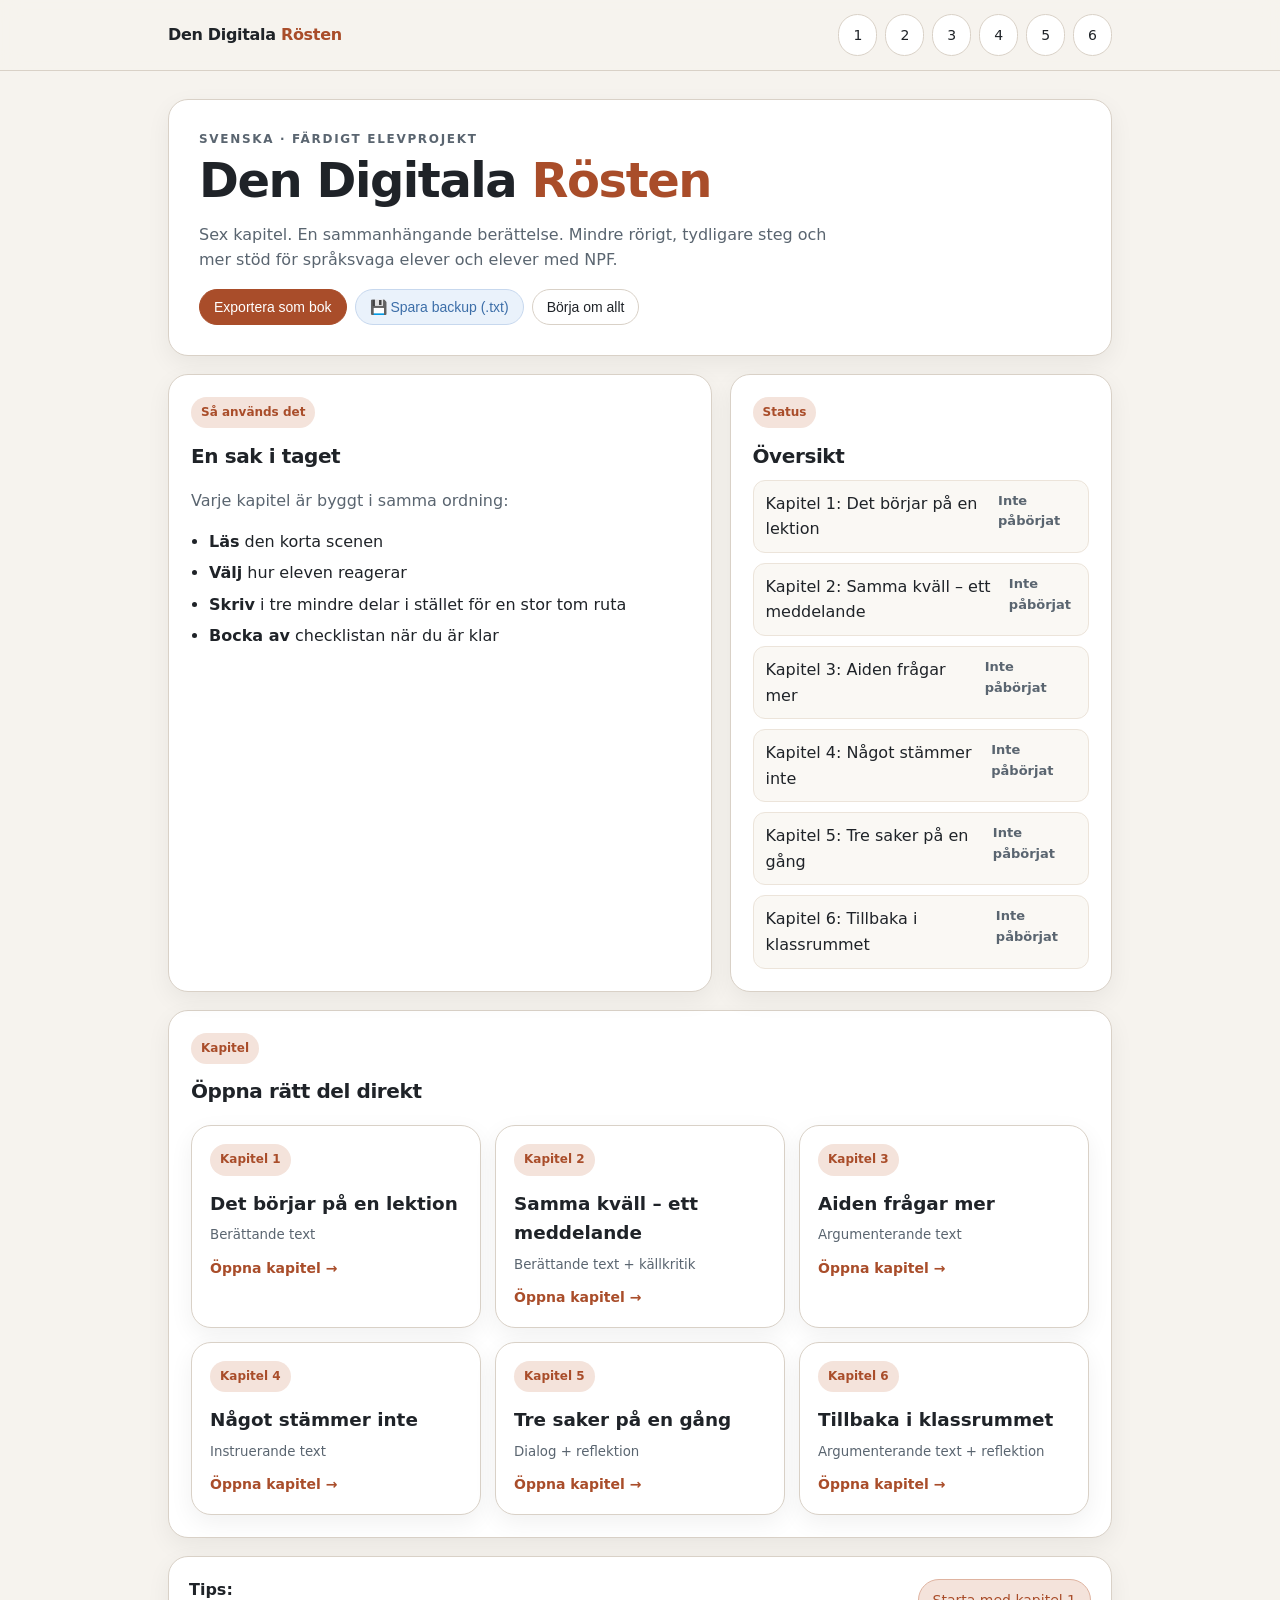
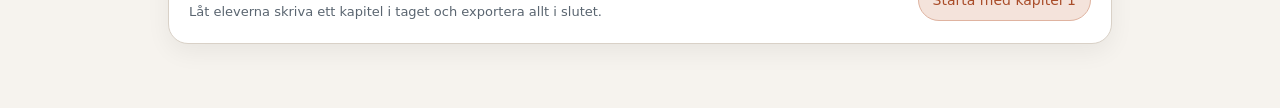
==== index.html @ dcf73459 "Add files via upload" ====
<!doctype html>
<html lang="sv">
<head>
  <meta charset="utf-8">
  <meta name="viewport" content="width=device-width, initial-scale=1">
  <title>Den Digitala Rösten</title>
  <link rel="stylesheet" href="styles.css">
</head>
<body>
  <header class="topbar">
    <div class="topbar-inner">
      <div class="brand">Den Digitala <span>Rösten</span></div>
      <nav class="chapter-nav" id="chapterNav"></nav>
    </div>
  </header>

  <main class="container" id="app"></main>

  <script src="app.js"></script>
  <script>DDR.init('home');</script>
</body>
</html>
---- styles.css ----
:root{
  --bg:#f6f3ee;
  --card:#ffffff;
  --ink:#1f2328;
  --muted:#5a6570;
  --line:#d9d1c7;
  --accent:#a94d2a;
  --accent-soft:#f4e3db;
  --blue:#3c6ea8;
  --blue-soft:#eaf2fb;
  --green:#2f7a4d;
  --green-soft:#eaf6ee;
  --warn:#8b5e14;
  --warn-soft:#fbf4df;
  --shadow:0 8px 24px rgba(20,20,20,.06);
}
*{box-sizing:border-box}
html{scroll-behavior:smooth}
body{
  margin:0;
  font-family:Inter,ui-sans-serif,system-ui,-apple-system,BlinkMacSystemFont,"Segoe UI",sans-serif;
  background:var(--bg);
  color:var(--ink);
  line-height:1.6;
}
a{color:inherit}
.topbar{
  position:sticky;top:0;z-index:10;
  background:rgba(246,243,238,.95);
  backdrop-filter:blur(10px);
  border-bottom:1px solid var(--line);
}
.topbar-inner{
  max-width:980px;margin:0 auto;padding:14px 18px;
  display:flex;gap:12px;align-items:center;justify-content:space-between;flex-wrap:wrap;
}
.brand{font-weight:800;letter-spacing:-.02em}
.brand span{color:var(--accent)}
.top-actions,.chapter-nav{display:flex;gap:8px;flex-wrap:wrap;align-items:center}
.chapter-link,.btn{
  border:1px solid var(--line);background:#fff;color:var(--ink);
  border-radius:999px;padding:9px 14px;font-size:14px;text-decoration:none;cursor:pointer;
}
.chapter-link.active{background:var(--accent-soft);border-color:#dfb3a0;color:var(--accent);font-weight:700}
.btn-primary{background:var(--accent);border-color:var(--accent);color:#fff}
.btn-primary:hover{filter:brightness(1.04)}
.btn-soft{background:var(--accent-soft);border-color:#dfb3a0;color:var(--accent)}
.btn-blue{background:var(--blue-soft);border-color:#c7d8ee;color:var(--blue)}
.container{max-width:980px;margin:0 auto;padding:28px 18px 64px}
.hero,.panel,.step,.write-card,.choice-card,.chapter-card,.footer-box{
  background:var(--card);border:1px solid var(--line);border-radius:20px;box-shadow:var(--shadow)
}
.hero{padding:30px}
.kicker{font-size:12px;text-transform:uppercase;letter-spacing:.14em;color:var(--muted);font-weight:700}
.hero h1{font-size:clamp(2rem,4vw,3rem);line-height:1.05;margin:.35rem 0 .5rem;letter-spacing:-.03em}
.hero p{max-width:65ch;color:var(--muted)}
.grid-2{display:grid;grid-template-columns:1.35fr .95fr;gap:18px;margin-top:18px}
.panel{padding:22px}
.panel h2,.step h2,.write-card h2{margin:.1rem 0 .5rem;font-size:1.25rem;letter-spacing:-.02em}
.panel p,.step p,.write-card p,.choice-card p{color:var(--muted)}
.muted{color:var(--muted)}
.badge{display:inline-block;padding:6px 10px;border-radius:999px;background:var(--accent-soft);color:var(--accent);font-size:12px;font-weight:700;margin-bottom:10px}
.home-grid{display:grid;grid-template-columns:repeat(auto-fit,minmax(220px,1fr));gap:14px;margin-top:18px}
.chapter-card{padding:18px;text-decoration:none;display:block}
.chapter-card h3{margin:.2rem 0;font-size:1.15rem}
.chapter-card small{color:var(--muted)}
.chapter-card .meta{margin-top:10px;color:var(--accent);font-weight:700;font-size:14px}
.summary{display:grid;grid-template-columns:1fr 1fr;gap:18px;margin-top:18px}
.progress-list{display:grid;gap:10px}
.progress-item{display:flex;justify-content:space-between;gap:12px;padding:10px 12px;border-radius:12px;background:#faf8f4;border:1px solid #ece4da}
.state{font-weight:700;font-size:13px}
.state.done{color:var(--green)}
.state.ongoing{color:var(--blue)}
.state.todo{color:var(--muted)}
.save-indicator{
  position:fixed;bottom:20px;right:20px;z-index:100;
  background:var(--green);color:#fff;
  padding:8px 16px;border-radius:999px;font-size:13px;font-weight:700;
  opacity:0;transform:translateY(8px);
  transition:opacity .25s,transform .25s;
  pointer-events:none;
}
.save-indicator.visible{opacity:1;transform:translateY(0)}
.chapter-layout{display:grid;grid-template-columns:1fr .92fr;gap:18px}
.left-stack,.right-stack{display:grid;gap:16px}
.step{padding:22px}
.step-number{display:inline-flex;align-items:center;justify-content:center;width:34px;height:34px;border-radius:999px;background:var(--accent);color:#fff;font-weight:800;margin-right:10px}
.story p{margin:.2rem 0 .9rem;color:var(--ink)}
.callout{padding:14px 16px;border-radius:14px;margin-top:12px}
.callout-info{background:var(--blue-soft);border:1px solid #c7d8ee}
.callout-warn{background:var(--warn-soft);border:1px solid #e6d6ab}
.callout-danger{background:#fae9e9;border:1px solid #e7b9b9}
.callout-success{background:var(--green-soft);border:1px solid #bfdec8}
.callout .title{font-size:12px;text-transform:uppercase;letter-spacing:.12em;font-weight:800;margin-bottom:6px}
.bullets{padding-left:18px}
.bullets li{margin:.35rem 0}
.choice-card{padding:22px}
.choice-group{display:grid;gap:10px;margin-top:12px}
.choice-btn{width:100%;text-align:left;padding:14px 16px;border-radius:14px;border:1.5px solid var(--line);background:#fff;cursor:pointer;font:inherit}
.choice-btn:hover,.choice-btn.selected{border-color:#d29f8c;background:var(--accent-soft)}
.selected-note{margin-top:10px;font-size:14px;color:var(--accent);font-weight:700}
.write-card{padding:22px}
.subtask{padding:14px 0;border-top:1px dashed #ddd4c9}
.subtask:first-of-type{border-top:none;padding-top:0}
.subtask h3{margin:.15rem 0 .35rem;font-size:1rem}
textarea{
  width:100%;min-height:150px;padding:14px 15px;border-radius:14px;border:1.5px solid var(--line);
  background:#fff;color:var(--ink);font:inherit;resize:vertical;
}
textarea:focus{outline:none;border-color:#c78870;box-shadow:0 0 0 4px rgba(169,77,42,.08)}
.starter-row{display:flex;flex-wrap:wrap;gap:8px;margin:.65rem 0 .8rem}
.starter{border:1px solid #dfb3a0;background:var(--accent-soft);color:var(--accent);border-radius:999px;padding:7px 12px;cursor:pointer;font-size:13px}
.word-row{display:flex;justify-content:space-between;gap:10px;align-items:center;font-size:13px;color:var(--muted);margin-top:8px;flex-wrap:wrap}
.progress-bar{height:8px;background:#eee7de;border-radius:999px;overflow:hidden;flex:1;min-width:150px}
.progress-fill{height:100%;background:var(--accent);width:0}
.checklist{display:grid;gap:10px;margin-top:10px}
.check-item{display:flex;gap:10px;align-items:flex-start;padding:10px 12px;border-radius:12px;background:#faf8f4;border:1px solid #ece4da}
.check-item input{margin-top:4px}
.help-toggle{display:flex;gap:8px;flex-wrap:wrap;margin-top:12px}
.help-box{display:none;padding:16px;border-radius:14px;background:#faf8f4;border:1px solid #ece4da;margin-top:10px}
.help-box.open{display:block}
.vocab{display:grid;gap:10px;margin-top:10px}
.vocab-item{padding:10px 12px;border-radius:12px;background:#faf8f4;border:1px solid #ece4da}
.footer-box{padding:20px;margin-top:18px;display:flex;justify-content:space-between;gap:12px;flex-wrap:wrap;align-items:center}
.small{font-size:13px}
.center{display:flex;align-items:center;justify-content:center;text-align:center}
@media (max-width:900px){
  .grid-2,.summary,.chapter-layout{grid-template-columns:1fr}
}
@media (max-width:640px){
  .topbar-inner{padding:12px 14px}
  .container{padding:22px 14px 54px}
  .hero,.panel,.step,.write-card,.choice-card,.chapter-card,.footer-box{border-radius:16px}
  .hero{padding:22px}
  .step,.write-card,.choice-card,.panel{padding:18px}
}
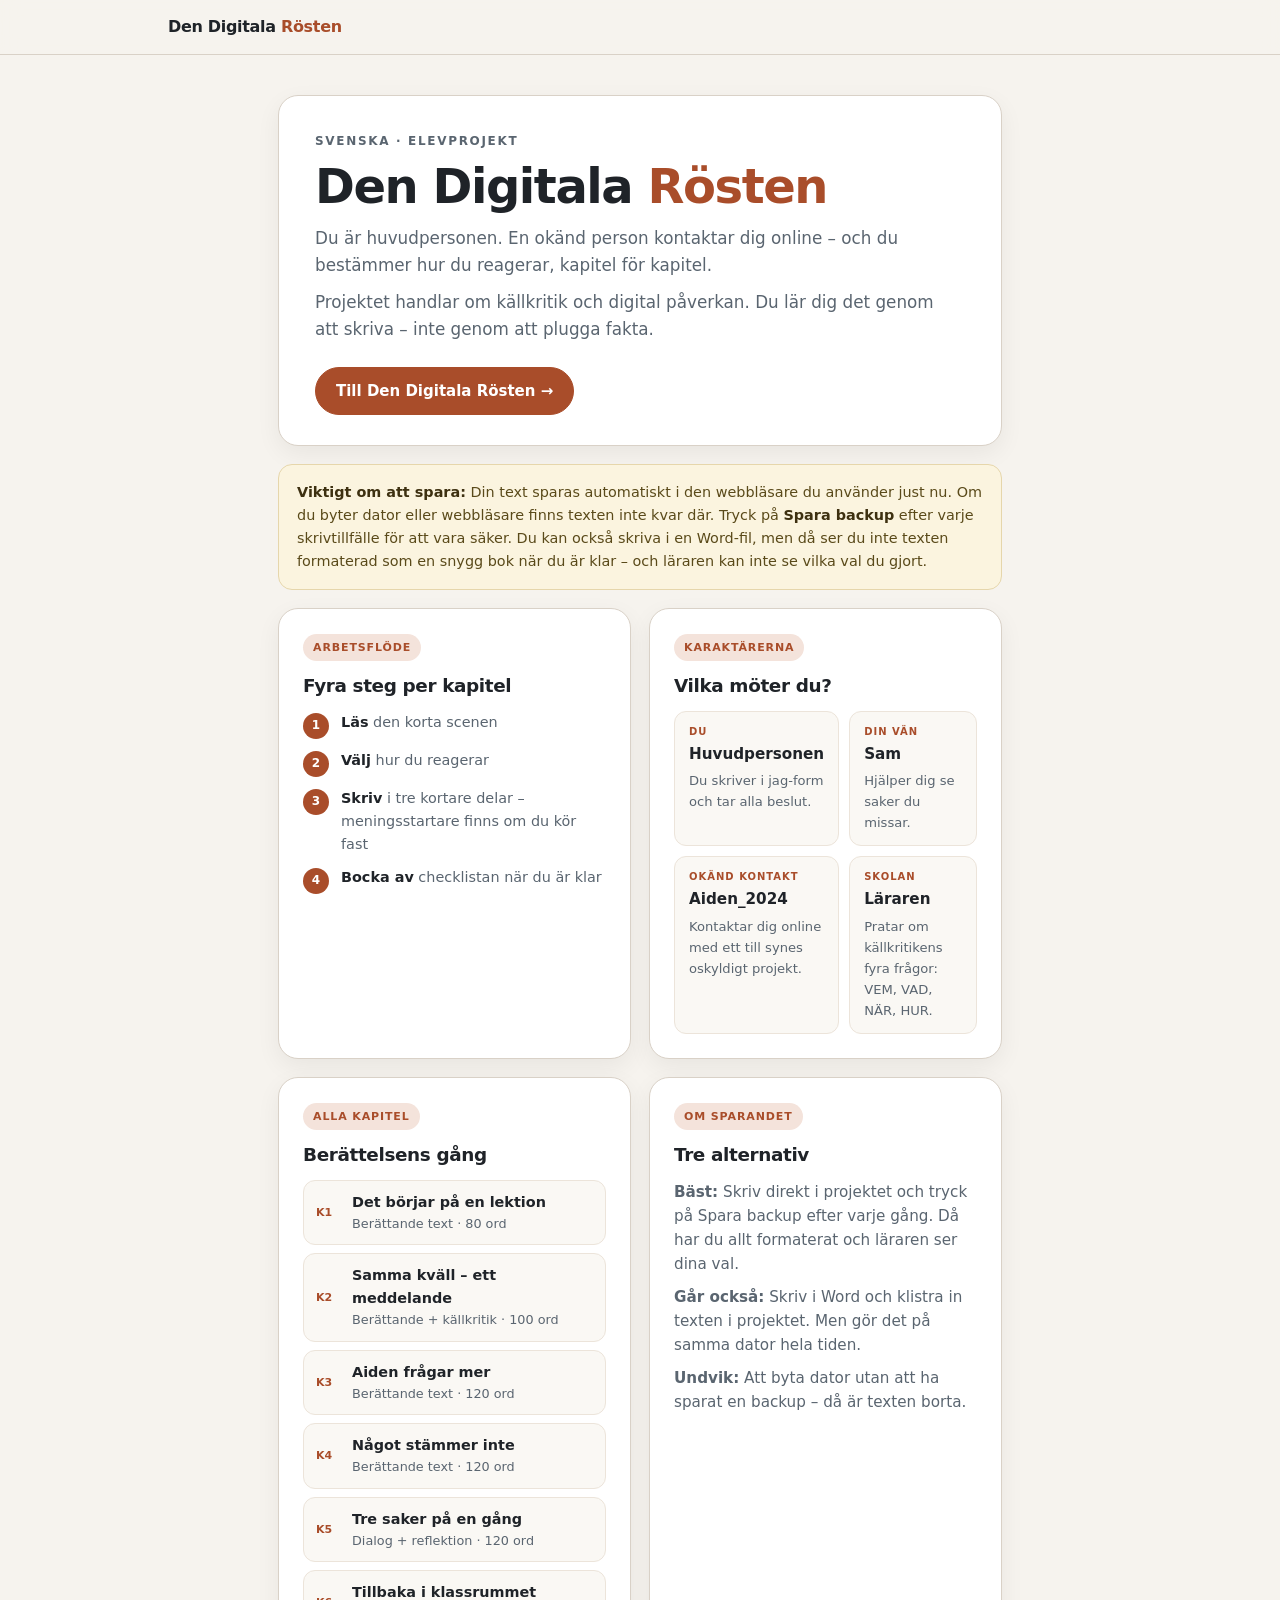
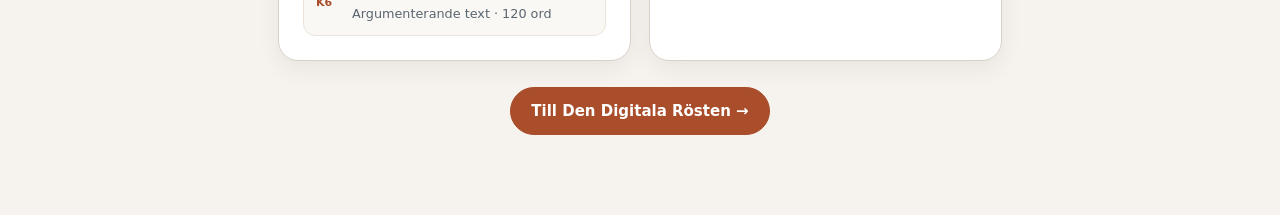
==== commit 5e28e15a: "Add files via upload" ====
--- a/index.html
+++ b/index.html
@@ -3,20 +3,225 @@
 <head>
   <meta charset="utf-8">
   <meta name="viewport" content="width=device-width, initial-scale=1">
-  <title>Den Digitala Rösten</title>
-  <link rel="stylesheet" href="styles.css">
+  <title>Den Digitala Rösten – Om projektet</title>
+  <style>
+    :root {
+      --bg: #f6f3ee;
+      --card: #ffffff;
+      --ink: #1f2328;
+      --muted: #5a6570;
+      --line: #d9d1c7;
+      --accent: #a94d2a;
+      --accent-soft: #f4e3db;
+      --shadow: 0 8px 24px rgba(20,20,20,.06);
+    }
+    * { box-sizing: border-box; }
+    body {
+      margin: 0;
+      font-family: Inter, ui-sans-serif, system-ui, -apple-system, sans-serif;
+      background: var(--bg);
+      color: var(--ink);
+      line-height: 1.6;
+    }
+    .topbar {
+      position: sticky; top: 0; z-index: 10;
+      background: rgba(246,243,238,.95);
+      backdrop-filter: blur(10px);
+      border-bottom: 1px solid var(--line);
+    }
+    .topbar-inner {
+      max-width: 980px; margin: 0 auto; padding: 14px 18px;
+      display: flex; align-items: center;
+    }
+    .brand { font-weight: 800; letter-spacing: -.02em; font-size: 1rem; }
+    .brand span { color: var(--accent); }
+    .container { max-width: 760px; margin: 0 auto; padding: 40px 18px 80px; }
+
+    .hero {
+      background: var(--card); border: 1px solid var(--line);
+      border-radius: 20px; box-shadow: var(--shadow);
+      padding: 36px 36px 30px;
+      margin-bottom: 18px;
+    }
+    .kicker {
+      font-size: 12px; text-transform: uppercase;
+      letter-spacing: .14em; color: var(--muted); font-weight: 700;
+      margin-bottom: 10px;
+    }
+    .hero h1 {
+      font-size: clamp(2rem, 5vw, 3rem);
+      line-height: 1.05; margin: 0 0 14px;
+      letter-spacing: -.03em;
+    }
+    .hero h1 span { color: var(--accent); }
+    .hero p { color: var(--muted); max-width: 60ch; margin: 0 0 10px; font-size: 1.05rem; }
+
+    .cta-row { display: flex; gap: 10px; flex-wrap: wrap; align-items: center; margin-top: 24px; }
+    .btn {
+      border: 1px solid var(--line); background: #fff; color: var(--ink);
+      border-radius: 999px; padding: 11px 20px; font-size: 15px;
+      text-decoration: none; cursor: pointer; font-family: inherit;
+      display: inline-block;
+    }
+    .btn-primary {
+      background: var(--accent); border-color: var(--accent); color: #fff;
+      font-weight: 700;
+    }
+    .btn-primary:hover { filter: brightness(1.06); }
+
+    .notice {
+      background: #fbf4df; border: 1px solid #e6d6ab;
+      border-radius: 14px; padding: 16px 18px;
+      margin-bottom: 18px;
+      font-size: 0.9rem; color: #5a4a1a;
+    }
+    .notice strong { color: #3d3010; }
+
+    .grid { display: grid; grid-template-columns: 1fr 1fr; gap: 18px; margin-bottom: 18px; }
+    .panel {
+      background: var(--card); border: 1px solid var(--line);
+      border-radius: 20px; box-shadow: var(--shadow); padding: 24px;
+    }
+    .panel h2 { font-size: 1.15rem; margin: 0 0 10px; letter-spacing: -.02em; }
+    .panel p { color: var(--muted); font-size: 0.95rem; margin: 0 0 8px; }
+    .badge {
+      display: inline-block; padding: 5px 10px; border-radius: 999px;
+      background: var(--accent-soft); color: var(--accent);
+      font-size: 11px; font-weight: 700; margin-bottom: 10px;
+      text-transform: uppercase; letter-spacing: .08em;
+    }
+
+    .step-list { display: grid; gap: 10px; margin-top: 4px; }
+    .step-row { display: flex; gap: 12px; align-items: flex-start; }
+    .step-num {
+      width: 26px; height: 26px; border-radius: 50%;
+      background: var(--accent); color: #fff;
+      font-size: 12px; font-weight: 800;
+      display: flex; align-items: center; justify-content: center;
+      flex-shrink: 0; margin-top: 2px;
+    }
+    .step-text { font-size: 0.9rem; color: var(--muted); }
+    .step-text strong { color: var(--ink); }
+
+    .who-grid { display: grid; grid-template-columns: 1fr 1fr; gap: 10px; margin-top: 4px; }
+    .who-card {
+      background: #faf8f4; border: 1px solid #ece4da;
+      border-radius: 12px; padding: 12px 14px;
+    }
+    .who-role { font-size: 10px; text-transform: uppercase; letter-spacing: .1em; color: var(--accent); font-weight: 700; margin-bottom: 2px; }
+    .who-name { font-weight: 700; font-size: 0.95rem; margin-bottom: 4px; }
+    .who-desc { font-size: 0.82rem; color: var(--muted); }
+
+    .chapter-list { display: grid; gap: 8px; margin-top: 4px; }
+    .ch-row {
+      display: flex; gap: 12px; align-items: center;
+      padding: 10px 12px; border-radius: 12px;
+      background: #faf8f4; border: 1px solid #ece4da;
+    }
+    .ch-num { font-size: 11px; font-weight: 800; color: var(--accent); min-width: 24px; }
+    .ch-title { font-size: 0.9rem; font-weight: 600; }
+    .ch-genre { font-size: 0.8rem; color: var(--muted); }
+
+    @media (max-width: 640px) {
+      .grid { grid-template-columns: 1fr; }
+      .who-grid { grid-template-columns: 1fr; }
+      .hero { padding: 24px 20px; }
+      .panel { padding: 20px; }
+    }
+  </style>
 </head>
 <body>
+
   <header class="topbar">
     <div class="topbar-inner">
       <div class="brand">Den Digitala <span>Rösten</span></div>
-      <nav class="chapter-nav" id="chapterNav"></nav>
     </div>
   </header>
 
-  <main class="container" id="app"></main>
-
-  <script src="app.js"></script>
-  <script>DDR.init('home');</script>
+  <main class="container">
+
+    <div class="hero">
+      <div class="kicker">Svenska · Elevprojekt</div>
+      <h1>Den Digitala <span>Rösten</span></h1>
+      <p>Du är huvudpersonen. En okänd person kontaktar dig online – och du bestämmer hur du reagerar, kapitel för kapitel.</p>
+      <p>Projektet handlar om källkritik och digital påverkan. Du lär dig det genom att skriva – inte genom att plugga fakta.</p>
+      <div class="cta-row">
+        <a class="btn btn-primary" href="home.html">Till Den Digitala Rösten →</a>
+      </div>
+    </div>
+
+    <div class="notice">
+      <strong>Viktigt om att spara:</strong> Din text sparas automatiskt i den webbläsare du använder just nu. Om du byter dator eller webbläsare finns texten inte kvar där. Tryck på <strong>Spara backup</strong> efter varje skrivtillfälle för att vara säker. Du kan också skriva i en Word-fil, men då ser du inte texten formaterad som en snygg bok när du är klar – och läraren kan inte se vilka val du gjort.
+    </div>
+
+    <div class="grid">
+
+      <div class="panel">
+        <div class="badge">Arbetsflöde</div>
+        <h2>Fyra steg per kapitel</h2>
+        <div class="step-list">
+          <div class="step-row"><div class="step-num">1</div><div class="step-text"><strong>Läs</strong> den korta scenen</div></div>
+          <div class="step-row"><div class="step-num">2</div><div class="step-text"><strong>Välj</strong> hur du reagerar</div></div>
+          <div class="step-row"><div class="step-num">3</div><div class="step-text"><strong>Skriv</strong> i tre kortare delar – meningsstartare finns om du kör fast</div></div>
+          <div class="step-row"><div class="step-num">4</div><div class="step-text"><strong>Bocka av</strong> checklistan när du är klar</div></div>
+        </div>
+      </div>
+
+      <div class="panel">
+        <div class="badge">Karaktärerna</div>
+        <h2>Vilka möter du?</h2>
+        <div class="who-grid">
+          <div class="who-card">
+            <div class="who-role">Du</div>
+            <div class="who-name">Huvudpersonen</div>
+            <div class="who-desc">Du skriver i jag-form och tar alla beslut.</div>
+          </div>
+          <div class="who-card">
+            <div class="who-role">Din vän</div>
+            <div class="who-name">Sam</div>
+            <div class="who-desc">Hjälper dig se saker du missar.</div>
+          </div>
+          <div class="who-card">
+            <div class="who-role">Okänd kontakt</div>
+            <div class="who-name">Aiden_2024</div>
+            <div class="who-desc">Kontaktar dig online med ett till synes oskyldigt projekt.</div>
+          </div>
+          <div class="who-card">
+            <div class="who-role">Skolan</div>
+            <div class="who-name">Läraren</div>
+            <div class="who-desc">Pratar om källkritikens fyra frågor: VEM, VAD, NÄR, HUR.</div>
+          </div>
+        </div>
+      </div>
+
+      <div class="panel">
+        <div class="badge">Alla kapitel</div>
+        <h2>Berättelsens gång</h2>
+        <div class="chapter-list">
+          <div class="ch-row"><div class="ch-num">K1</div><div><div class="ch-title">Det börjar på en lektion</div><div class="ch-genre">Berättande text · 80 ord</div></div></div>
+          <div class="ch-row"><div class="ch-num">K2</div><div><div class="ch-title">Samma kväll – ett meddelande</div><div class="ch-genre">Berättande + källkritik · 100 ord</div></div></div>
+          <div class="ch-row"><div class="ch-num">K3</div><div><div class="ch-title">Aiden frågar mer</div><div class="ch-genre">Berättande text · 120 ord</div></div></div>
+          <div class="ch-row"><div class="ch-num">K4</div><div><div class="ch-title">Något stämmer inte</div><div class="ch-genre">Berättande text · 120 ord</div></div></div>
+          <div class="ch-row"><div class="ch-num">K5</div><div><div class="ch-title">Tre saker på en gång</div><div class="ch-genre">Dialog + reflektion · 120 ord</div></div></div>
+          <div class="ch-row"><div class="ch-num">K6</div><div><div class="ch-title">Tillbaka i klassrummet</div><div class="ch-genre">Argumenterande text · 120 ord</div></div></div>
+        </div>
+      </div>
+
+      <div class="panel">
+        <div class="badge">Om sparandet</div>
+        <h2>Tre alternativ</h2>
+        <p><strong>Bäst:</strong> Skriv direkt i projektet och tryck på Spara backup efter varje gång. Då har du allt formaterat och läraren ser dina val.</p>
+        <p><strong>Går också:</strong> Skriv i Word och klistra in texten i projektet. Men gör det på samma dator hela tiden.</p>
+        <p><strong>Undvik:</strong> Att byta dator utan att ha sparat en backup – då är texten borta.</p>
+      </div>
+
+    </div>
+
+    <div style="text-align:center; padding-top: 8px;">
+      <a class="btn btn-primary" href="home.html">Till Den Digitala Rösten →</a>
+    </div>
+
+  </main>
+
 </body>
 </html>
